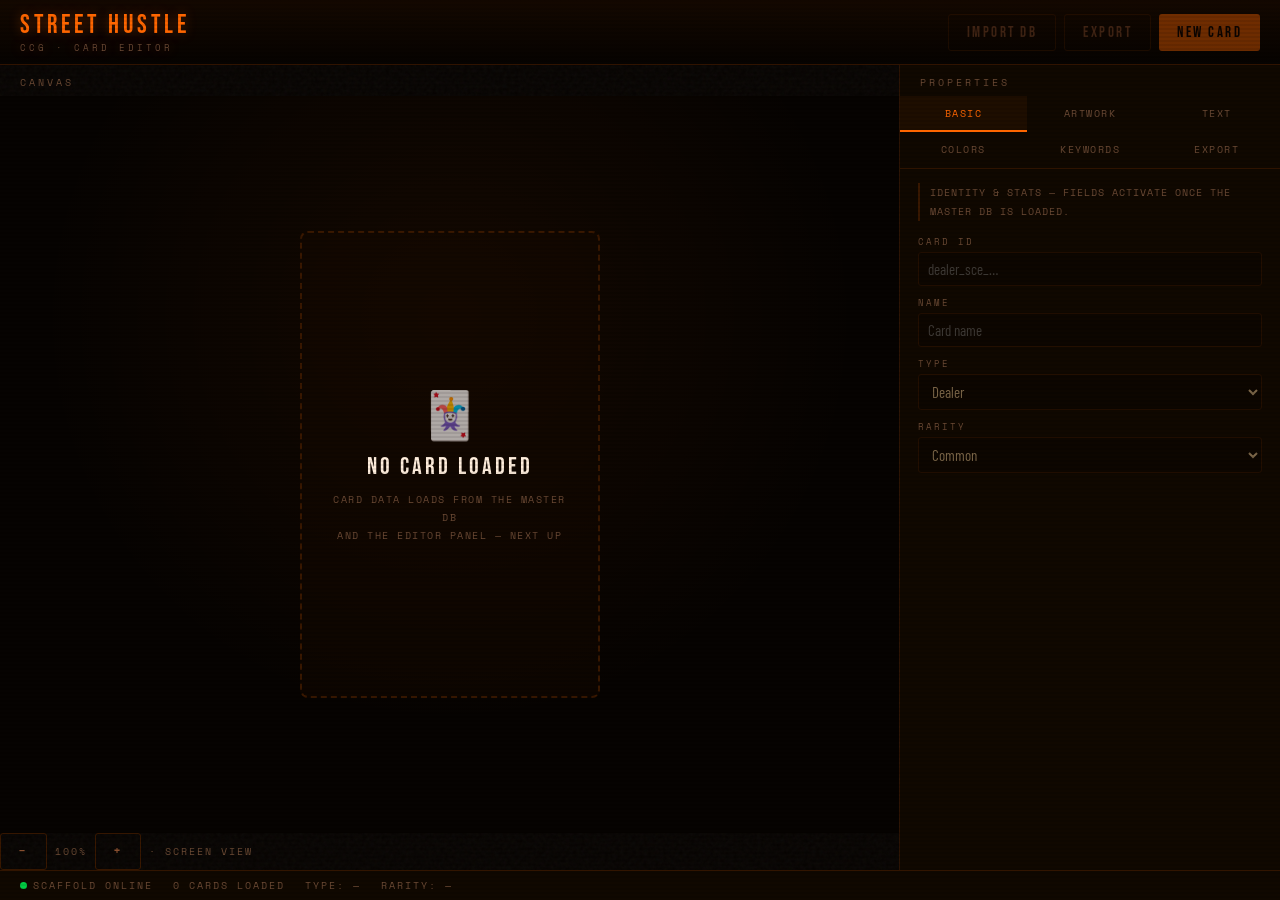
==== app/index.html @ 7d2169c2 "feat: scaffold the card editor shell (#3) Stand up a runnable, build-free scaffold for the card edit" ====
<!DOCTYPE html>
<html lang="en">
<head>
  <meta charset="utf-8">
  <meta name="viewport" content="width=device-width, initial-scale=1">
  <title>Street Hustle CCG — Card Editor</title>

  <link rel="preconnect" href="https://fonts.googleapis.com">
  <link rel="preconnect" href="https://fonts.gstatic.com" crossorigin>
  <link href="https://fonts.googleapis.com/css2?family=Bebas+Neue&family=Barlow+Condensed:ital,wght@0,300;0,400;0,600;0,700;1,300;1,400&family=Space+Mono:ital,wght@0,400;0,700;1,400&display=swap" rel="stylesheet">

  <link rel="stylesheet" href="styles/tokens.css">
  <link rel="stylesheet" href="styles/card.css">
  <link rel="stylesheet" href="styles/editor.css">
</head>
<body>
  <div class="editor-shell">

    <header class="editor-header">
      <div class="brand">
        Street Hustle
        <small>CCG · Card Editor</small>
      </div>
      <div class="header-actions">
        <button class="btn ghost" type="button" disabled>Import DB</button>
        <button class="btn ghost" type="button" disabled>Export</button>
        <button class="btn" type="button" disabled>New Card</button>
      </div>
    </header>

    <div class="editor-body">

      <!-- LEFT: live card canvas ------------------------------------- -->
      <section class="canvas-pane">
        <div class="pane-label">Canvas</div>
        <div class="editor-canvas" id="card-canvas">
          <div class="canvas-stage" id="canvas-stage">

            <!-- Empty-canvas state (issue #3 deliverable) -->
            <div class="canvas-placeholder" id="canvas-placeholder">
              <div class="ph-icon">🃏</div>
              <div class="ph-title">No Card Loaded</div>
              <div class="ph-hint">
                Card data loads from the master DB<br>
                and the editor panel — next up
              </div>
            </div>

          </div>
        </div>
        <div class="canvas-toolbar">
          <button class="btn ghost" type="button" id="zoom-out">−</button>
          <span id="zoom-label">100%</span>
          <button class="btn ghost" type="button" id="zoom-in">+</button>
          <span>·</span>
          <span id="canvas-mode">Screen view</span>
        </div>
      </section>

      <!-- RIGHT: property editor ------------------------------------- -->
      <aside class="property-pane">
        <div class="pane-label">Properties</div>
        <div class="tabs" role="tablist">
          <button class="tab" role="tab" aria-selected="true" data-tab="basic">Basic</button>
          <button class="tab" role="tab" aria-selected="false" data-tab="artwork">Artwork</button>
          <button class="tab" role="tab" aria-selected="false" data-tab="text">Text</button>
          <button class="tab" role="tab" aria-selected="false" data-tab="colors">Colors</button>
          <button class="tab" role="tab" aria-selected="false" data-tab="keywords">Keywords</button>
          <button class="tab" role="tab" aria-selected="false" data-tab="export">Export</button>
        </div>

        <div class="tab-panels">
          <section class="tab-panel" data-panel="basic">
            <p class="panel-note">Identity &amp; stats — fields activate once the master DB is loaded.</p>
            <div class="field-grid">
              <div class="field"><label for="f-id">Card ID</label><input id="f-id" disabled placeholder="dealer_sce_…"></div>
              <div class="field"><label for="f-name">Name</label><input id="f-name" disabled placeholder="Card name"></div>
              <div class="field">
                <label for="f-type">Type</label>
                <select id="f-type" disabled>
                  <option>Dealer</option><option>Stash</option><option>Action</option><option>Borough</option>
                </select>
              </div>
              <div class="field">
                <label for="f-rarity">Rarity</label>
                <select id="f-rarity" disabled>
                  <option>Common</option><option>Uncommon</option><option>Rare</option><option>Legendary</option>
                </select>
              </div>
            </div>
          </section>

          <section class="tab-panel" data-panel="artwork" hidden>
            <p class="panel-note">Drag &amp; drop artwork here — pan/zoom/crop lands with the art uploader.</p>
          </section>

          <section class="tab-panel" data-panel="text" hidden>
            <p class="panel-note">Per-type text fields (name, stats, ability, flavor).</p>
          </section>

          <section class="tab-panel" data-panel="colors" hidden>
            <p class="panel-note">Design tokens above are live on this page — per-card overrides come next.</p>
          </section>

          <section class="tab-panel" data-panel="keywords" hidden>
            <p class="panel-note">Keyword chips from the 22-keyword pool.</p>
          </section>

          <section class="tab-panel" data-panel="export" hidden>
            <p class="panel-note">JSON / HTML print sheet / PNG / PDF export.</p>
          </section>
        </div>
      </aside>
    </div>

    <footer class="editor-status">
      <span><span class="status-dot"></span>Scaffold online</span>
      <span id="status-cards">0 cards loaded</span>
      <span id="status-type">Type: —</span>
      <span id="status-rarity">Rarity: —</span>
    </footer>
  </div>

  <script src="js/app.js"></script>
</body>
</html>
---- app/styles/tokens.css ----
/* Street Hustle CCG - design-system tokens (single source for the editor UI).
 *
 * These are the SAME tokens the print template uses (docs/webpages/cards.html).
 * tests/test_scaffold.py parses both files and fails if they ever drift apart -
 * change the print template first, then re-sync here.
 */
:root {
  /* Core palette */
  --or: #ff6600; /* primary orange */
  --am: #ff9900; /* amber */
  --gd: #ffcc00; /* gold */
  --gr: #00cc44; /* green */
  --bl: #2299ff; /* blue */
  --pu: #bb44ff; /* purple */
  --re: #ff2200; /* red */

  /* Backgrounds */
  --bg: #0a0400;  /* card background */
  --bg2: #150800; /* card band background */
  --bg3: #160a00; /* editor section background */

  /* Text */
  --tx: #ffd9a0;  /* primary text */
  --tx2: #8a5030; /* secondary text */
  --tx3: #ffeedd; /* bright text */

  /* Borders */
  --bdr: #3a1800;

  /* Rarity colours */
  --common: #666;
  --uncommon: #2299ff;
  --rare: #ff6600;
  --legendary: #ffcc00;

  /* Type colours */
  --dealer-color: #ff6600;
  --stash-color: #00cc44;
  --action-color: #2299ff;
  --borough-color: #bb44ff;

  /* Editor chrome */
  --chrome-bg: #060301;
  --panel-bg: #100800;
  --panel-line: rgba(255, 102, 0, 0.14);
  --muted: #6b4a34;

  /* Typography */
  --font-display: "Bebas Neue", sans-serif;
  --font-mono: "Space Mono", monospace;
  --font-body: "Barlow Condensed", sans-serif;

  /* Card geometry */
  --card-w: 2.25in;
  --card-h: 3.5in;
  --card-aspect: 0.643;
  --editor-card-w: 300px;
  --editor-card-h: 467px;
}
---- app/styles/card.css ----
/* Street Hustle CCG - card styles.
 *
 * Verbatim from the print template (docs/webpages/cards.html) so the editor
 * canvas is pixel-identical to what gets printed. Print sizes are kept in
 * inches; the editor scales the same markup with --editor-card-w/h.
 */

.card {
  width: var(--card-w);
  height: var(--card-h);
  background: var(--bg);
  border-radius: 6px;
  overflow: hidden;
  display: flex;
  flex-direction: column;
  position: relative;
  border: 2px solid var(--common);
}

.card.uncommon { border-color: var(--uncommon); }
.card.rare     { border-color: var(--rare); }
.card.legendary {
  border-color: var(--legendary);
  box-shadow: 0 0 12px rgba(255, 204, 0, 0.4);
}

/* -- TOP BAR --------------------------- */
.card-top {
  display: flex;
  justify-content: space-between;
  align-items: center;
  padding: 4px 7px;
  background: var(--bg2);
  border-bottom: 1px solid rgba(255, 255, 255, 0.06);
}

.card-type {
  font-family: var(--font-mono);
  font-size: 6.5px;
  letter-spacing: 2px;
  text-transform: uppercase;
  font-weight: 700;
}

.card-type.dealer  { color: var(--dealer-color); }
.card-type.stash   { color: var(--stash-color); }
.card-type.action  { color: var(--action-color); }
.card-type.borough { color: var(--borough-color); }

.card-cost {
  font-family: var(--font-display);
  font-size: 13px;
  letter-spacing: 1px;
  color: var(--gd);
  display: flex;
  align-items: center;
  gap: 2px;
}

.heat-pip {
  width: 7px;
  height: 7px;
  background: var(--or);
  border-radius: 50%;
  display: inline-block;
}

.heat-pip.free {
  background: transparent;
  border: 1px solid var(--tx2);
}

/* -- ART ------------------------------- */
.card-art {
  flex: 1;
  position: relative;
  overflow: hidden;
  display: flex;
  align-items: center;
  justify-content: center;
  background: var(--bg2);
}

.card-art img {
  width: 100%;
  height: 100%;
  object-fit: cover;
  display: block;
}

.card-art-placeholder {
  width: 100%;
  height: 100%;
  display: flex;
  flex-direction: column;
  align-items: center;
  justify-content: center;
  background: linear-gradient(160deg, #1a0800 0%, #0a0300 60%, #0d0500 100%);
  gap: 6px;
}

.placeholder-icon {
  font-size: 28px;
  opacity: 0.6;
  filter: drop-shadow(0 0 8px rgba(255, 102, 0, 0.5));
}

.placeholder-text {
  font-family: var(--font-mono);
  font-size: 6px;
  letter-spacing: 1.5px;
  color: #3a1800;
  text-transform: uppercase;
  text-align: center;
  padding: 0 8px;
}

/* Type-specific art gradients */
.card.dealer .card-art-placeholder  { background: linear-gradient(160deg, #1a0500 0%, #0a0300 100%); }
.card.stash .card-art-placeholder   { background: linear-gradient(160deg, #001a08 0%, #000a03 100%); }
.card.action .card-art-placeholder  { background: linear-gradient(160deg, #00091a 0%, #000308 100%); }
.card.borough .card-art-placeholder { background: linear-gradient(160deg, #0d001a 0%, #040008 100%); }

/* -- NAME BAND ------------------------- */
.card-name-band {
  padding: 4px 7px 3px;
  background: var(--bg2);
  border-top: 1px solid rgba(255, 255, 255, 0.06);
  border-bottom: 1px solid rgba(255, 255, 255, 0.04);
}

.card-name {
  font-family: var(--font-display);
  font-size: 15px;
  letter-spacing: 1.5px;
  color: var(--tx3);
  line-height: 1;
}

.card-subtitle {
  font-family: var(--font-mono);
  font-size: 6px;
  letter-spacing: 1px;
  color: var(--tx2);
  text-transform: uppercase;
  margin-top: 1px;
}

/* -- STATS BAR ------------------------- */
.card-stats {
  display: flex;
  background: #0d0500;
  border-top: 1px solid var(--bdr);
  border-bottom: 1px solid var(--bdr);
}

.stat {
  flex: 1;
  text-align: center;
  padding: 3px 2px;
  border-right: 1px solid var(--bdr);
}

.stat:last-child { border-right: none; }

.stat-val {
  font-family: var(--font-display);
  font-size: 14px;
  line-height: 1;
  color: var(--tx3);
}

.stat-val.hp    { color: var(--gr); }
.stat-val.atk   { color: var(--or); }
.stat-val.def   { color: var(--bl); }
.stat-val.boost { color: var(--gr); }

.stat-lbl {
  font-family: var(--font-mono);
  font-size: 5.5px;
  letter-spacing: 1px;
  color: var(--tx2);
  text-transform: uppercase;
}

/* -- ABILITY --------------------------- */
.card-body {
  padding: 4px 7px 4px;
  flex: 0 0 auto;
  background: var(--bg);
}

.ability-tag {
  display: inline-block;
  font-family: var(--font-mono);
  font-size: 5.5px;
  letter-spacing: 1px;
  padding: 1px 5px;
  border-radius: 2px;
  margin-bottom: 3px;
  text-transform: uppercase;
  font-weight: 700;
}

.ability-tag.dealer  { background: rgba(255, 102, 0, 0.15);  color: var(--or); border: 1px solid rgba(255, 102, 0, 0.3); }
.ability-tag.stash   { background: rgba(0, 204, 68, 0.15);   color: var(--gr); border: 1px solid rgba(0, 204, 68, 0.3); }
.ability-tag.action  { background: rgba(34, 153, 255, 0.15); color: var(--bl); border: 1px solid rgba(34, 153, 255, 0.3); }
.ability-tag.borough { background: rgba(187, 68, 255, 0.15); color: var(--pu); border: 1px solid rgba(187, 68, 255, 0.3); }

.ability-text {
  font-size: 7.5px;
  font-weight: 300;
  color: var(--tx2);
  line-height: 1.4;
}

.flavor-text {
  font-style: italic;
  font-size: 6.5px;
  color: #4a2010;
  margin-top: 3px;
  line-height: 1.3;
}

/* -- FOOTER ---------------------------- */
.card-footer {
  display: flex;
  justify-content: space-between;
  align-items: center;
  padding: 3px 7px;
  background: var(--bg2);
  border-top: 1px solid var(--bdr);
}

.rarity-label {
  font-family: var(--font-mono);
  font-size: 5.5px;
  letter-spacing: 1.5px;
  text-transform: uppercase;
}

.card.common   .rarity-label { color: var(--common); }
.card.uncommon .rarity-label { color: var(--uncommon); }
.card.rare     .rarity-label { color: var(--rare); }
.card.legendary .rarity-label { color: var(--legendary); }

.set-info {
  font-family: var(--font-mono);
  font-size: 5px;
  letter-spacing: 1px;
  color: #2a1008;
  text-transform: uppercase;
}

/* Legendary accents */
.card.legendary .card-name { color: var(--legendary); }
.card.legendary .card-stats { background: #0d0800; }
.card.legendary .stat-val { color: var(--legendary); }

/* -- EDITOR PREVIEW SCALING -------------------------------------------
 * The markup above is authored at print size (2.25in x 3.5in). The editor
 * canvas re-scales the same card to screen size instead of duplicating it.
 */
.editor-canvas .card {
  width: var(--editor-card-w);
  height: var(--editor-card-h);
  font-size: 4.2px; /* card internals use px; scale text with the card */
  transform-origin: top left;
}

.editor-canvas .card .card-type    { font-size: 11px; letter-spacing: 3px; }
.editor-canvas .card .card-cost    { font-size: 20px; }
.editor-canvas .card .heat-pip     { width: 11px; height: 11px; }
.editor-canvas .card .card-name    { font-size: 24px; letter-spacing: 2px; }
.editor-canvas .card .card-subtitle { font-size: 10px; }
.editor-canvas .card .placeholder-icon { font-size: 56px; }
.editor-canvas .card .placeholder-text { font-size: 10px; letter-spacing: 2px; }
.editor-canvas .card .stat-val     { font-size: 22px; }
.editor-canvas .card .stat-lbl     { font-size: 9px; }
.editor-canvas .card .ability-tag  { font-size: 10px; padding: 2px 8px; }
.editor-canvas .card .ability-text { font-size: 13px; }
.editor-canvas .card .flavor-text  { font-size: 11px; }
.editor-canvas .card .rarity-label { font-size: 10px; letter-spacing: 2px; }
.editor-canvas .card .set-info     { font-size: 9px; }
.editor-canvas .card .card-top,
.editor-canvas .card .card-name-band,
.editor-canvas .card .card-body,
.editor-canvas .card .card-footer   { padding: 8px 12px; }
---- app/styles/editor.css ----
/* Street Hustle CCG - editor chrome.
 * Visual identity from docs/webpages/index.html: dark ground, fractal noise,
 * CRT scanlines, orange display type.
 */

* { box-sizing: border-box; margin: 0; padding: 0; }

html, body { height: 100%; }

body {
  background: var(--chrome-bg);
  color: var(--tx);
  font-family: var(--font-body);
  font-size: 15px;
  overflow: hidden;
  background-image: url("data:image/svg+xml,%3Csvg viewBox='0 0 256 256' xmlns='http://www.w3.org/2000/svg'%3E%3Cfilter id='noise'%3E%3CfeTurbulence type='fractalNoise' baseFrequency='0.9' numOctaves='4' stitchTiles='stitch'/%3E%3C/filter%3E%3Crect width='100%25' height='100%25' filter='url(%23noise)' opacity='0.04'/%3E%3C/svg%3E");
}

/* CRT scanlines */
body::after {
  content: "";
  position: fixed;
  inset: 0;
  background: repeating-linear-gradient(
    0deg,
    transparent,
    transparent 2px,
    rgba(0, 0, 0, 0.08) 2px,
    rgba(0, 0, 0, 0.08) 4px
  );
  pointer-events: none;
  z-index: 9998;
}

/* -- LAYOUT ---------------------------- */
.editor-shell {
  display: grid;
  grid-template-rows: auto 1fr auto;
  height: 100vh;
}

.editor-header {
  display: flex;
  align-items: center;
  gap: 18px;
  padding: 10px 20px;
  border-bottom: 1px solid var(--panel-line);
  background: linear-gradient(180deg, #140800 0%, var(--chrome-bg) 100%);
}

.brand {
  font-family: var(--font-display);
  font-size: 26px;
  letter-spacing: 4px;
  color: var(--or);
  text-shadow: 0 0 12px rgba(255, 102, 0, 0.35);
}

.brand small {
  display: block;
  font-family: var(--font-mono);
  font-size: 9px;
  letter-spacing: 3px;
  color: var(--muted);
  text-transform: uppercase;
}

.header-actions { margin-left: auto; display: flex; gap: 8px; }

.editor-body {
  display: grid;
  grid-template-columns: 1fr 380px;
  min-height: 0;
}

/* -- CANVAS ---------------------------- */
.canvas-pane {
  display: flex;
  flex-direction: column;
  min-width: 0;
  border-right: 1px solid var(--panel-line);
}

.pane-label {
  font-family: var(--font-mono);
  font-size: 10px;
  letter-spacing: 3px;
  text-transform: uppercase;
  color: var(--muted);
  padding: 10px 20px 6px;
}

.editor-canvas {
  flex: 1;
  display: flex;
  align-items: center;
  justify-content: center;
  overflow: auto;
  padding: 24px;
  background:
    radial-gradient(circle at 50% 30%, rgba(255, 102, 0, 0.06) 0%, transparent 60%),
    var(--chrome-bg);
}

.canvas-stage {
  display: flex;
  flex-direction: column;
  align-items: center;
  gap: 14px;
  transform-origin: center center;
}

/* Empty state */
.canvas-placeholder {
  width: var(--editor-card-w);
  height: var(--editor-card-h);
  border: 2px dashed var(--bdr);
  border-radius: 8px;
  display: flex;
  flex-direction: column;
  align-items: center;
  justify-content: center;
  gap: 10px;
  text-align: center;
  padding: 24px;
  background: rgba(21, 8, 0, 0.5);
}

.canvas-placeholder .ph-icon { font-size: 46px; opacity: 0.7; }

.canvas-placeholder .ph-title {
  font-family: var(--font-display);
  font-size: 24px;
  letter-spacing: 3px;
  color: var(--tx3);
}

.canvas-placeholder .ph-hint {
  font-family: var(--font-mono);
  font-size: 10px;
  letter-spacing: 1.5px;
  line-height: 1.8;
  color: var(--muted);
  text-transform: uppercase;
}

.canvas-placeholder[hidden] { display: none; }

.canvas-toolbar {
  display: flex;
  align-items: center;
  gap: 8px;
  font-family: var(--font-mono);
  font-size: 10px;
  letter-spacing: 2px;
  color: var(--muted);
  text-transform: uppercase;
}

/* -- RIGHT PANEL ----------------------- */
.property-pane {
  display: flex;
  flex-direction: column;
  min-height: 0;
  background: var(--panel-bg);
}

.tabs {
  display: flex;
  flex-wrap: wrap;
  border-bottom: 1px solid var(--panel-line);
}

.tab {
  flex: 1 0 33.33%;
  padding: 10px 6px;
  background: transparent;
  border: none;
  border-bottom: 2px solid transparent;
  color: var(--muted);
  font-family: var(--font-mono);
  font-size: 9.5px;
  letter-spacing: 1.5px;
  text-transform: uppercase;
  cursor: pointer;
}

.tab:hover { color: var(--tx); }

.tab[aria-selected="true"] {
  color: var(--or);
  border-bottom-color: var(--or);
  background: rgba(255, 102, 0, 0.06);
}

.tab-panels { flex: 1; overflow: auto; padding: 14px 18px 24px; }

.tab-panel[hidden] { display: none; }

.panel-note {
  font-family: var(--font-mono);
  font-size: 10px;
  line-height: 1.9;
  letter-spacing: 1px;
  color: var(--muted);
  text-transform: uppercase;
  border-left: 2px solid var(--bdr);
  padding-left: 10px;
  margin-bottom: 14px;
}

.field-grid { display: grid; gap: 10px; }

.field label {
  display: block;
  font-family: var(--font-mono);
  font-size: 9px;
  letter-spacing: 2px;
  text-transform: uppercase;
  color: var(--muted);
  margin-bottom: 4px;
}

.field input,
.field select,
.field textarea {
  width: 100%;
  background: #0b0500;
  border: 1px solid var(--bdr);
  border-radius: 3px;
  color: var(--tx);
  font-family: var(--font-body);
  font-size: 15px;
  padding: 7px 9px;
}

.field input:disabled,
.field select:disabled,
.field textarea:disabled { opacity: 0.45; cursor: not-allowed; }

/* -- BUTTONS --------------------------- */
.btn {
  background: var(--or);
  color: #0a0300;
  font-family: var(--font-display);
  font-size: 15px;
  letter-spacing: 2.5px;
  padding: 8px 18px;
  border: none;
  border-radius: 3px;
  cursor: pointer;
  text-transform: uppercase;
}

.btn:hover { background: var(--am); }
.btn:disabled { opacity: 0.4; cursor: not-allowed; }

.btn.ghost {
  background: transparent;
  color: var(--tx2);
  border: 1px solid var(--bdr);
}

.btn.ghost:hover { color: var(--tx); border-color: var(--or); }

/* -- STATUS BAR ------------------------ */
.editor-status {
  display: flex;
  gap: 20px;
  align-items: center;
  padding: 7px 20px;
  border-top: 1px solid var(--panel-line);
  background: var(--panel-bg);
  font-family: var(--font-mono);
  font-size: 10px;
  letter-spacing: 2px;
  text-transform: uppercase;
  color: var(--muted);
}

.status-dot {
  width: 7px;
  height: 7px;
  border-radius: 50%;
  background: var(--gr);
  display: inline-block;
  margin-right: 6px;
}
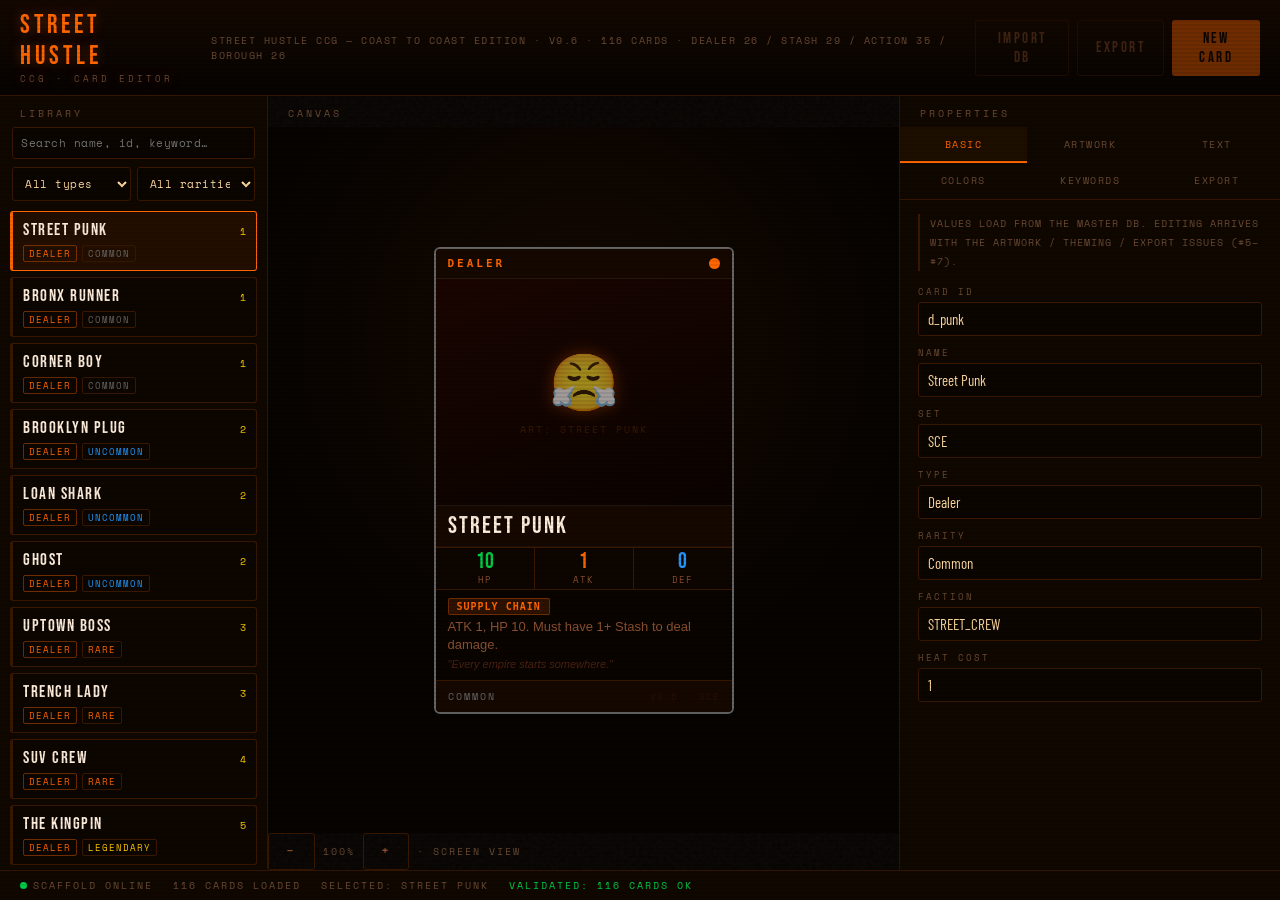
==== commit 8187310a: "feat: load master DB into editor state (#4) Load the canonical card data into the editor, validate i" ====
--- a/app/index.html
+++ b/app/index.html
@@ -21,6 +21,7 @@
         Street Hustle
         <small>CCG · Card Editor</small>
       </div>
+      <div class="db-summary" id="db-summary">Loading master DB…</div>
       <div class="header-actions">
         <button class="btn ghost" type="button" disabled>Import DB</button>
         <button class="btn ghost" type="button" disabled>Export</button>
@@ -28,24 +29,47 @@
       </div>
     </header>
 
+    <div class="validation-banner" id="validation-banner" hidden></div>
+
     <div class="editor-body">
 
-      <!-- LEFT: live card canvas ------------------------------------- -->
+      <!-- LEFT: card library ------------------------------------------ -->
+      <nav class="library-pane">
+        <div class="pane-label">Library</div>
+        <div class="library-controls">
+          <input type="search" id="library-search" placeholder="Search name, id, keyword…" aria-label="Search cards">
+          <div class="library-selects">
+            <select id="filter-type" aria-label="Filter by type">
+              <option value="all">All types</option>
+              <option value="dealer">Dealer</option>
+              <option value="stash">Stash</option>
+              <option value="action">Action</option>
+              <option value="borough">Borough</option>
+            </select>
+            <select id="filter-rarity" aria-label="Filter by rarity">
+              <option value="all">All rarities</option>
+              <option value="common">Common</option>
+              <option value="uncommon">Uncommon</option>
+              <option value="rare">Rare</option>
+              <option value="legendary">Legendary</option>
+            </select>
+          </div>
+        </div>
+        <div class="library-list" id="library-list"></div>
+      </nav>
+
+      <!-- CENTER: live card canvas ------------------------------------ -->
       <section class="canvas-pane">
         <div class="pane-label">Canvas</div>
         <div class="editor-canvas" id="card-canvas">
           <div class="canvas-stage" id="canvas-stage">
+            <div class="canvas-card" id="canvas-card"></div>
 
-            <!-- Empty-canvas state (issue #3 deliverable) -->
-            <div class="canvas-placeholder" id="canvas-placeholder">
+            <div class="canvas-placeholder" id="canvas-placeholder" hidden>
               <div class="ph-icon">🃏</div>
               <div class="ph-title">No Card Loaded</div>
-              <div class="ph-hint">
-                Card data loads from the master DB<br>
-                and the editor panel — next up
-              </div>
+              <div class="ph-hint">Pick a card from the library</div>
             </div>
-
           </div>
         </div>
         <div class="canvas-toolbar">
@@ -57,7 +81,7 @@
         </div>
       </section>
 
-      <!-- RIGHT: property editor ------------------------------------- -->
+      <!-- RIGHT: property editor -------------------------------------- -->
       <aside class="property-pane">
         <div class="pane-label">Properties</div>
         <div class="tabs" role="tablist">
@@ -71,43 +95,41 @@
 
         <div class="tab-panels">
           <section class="tab-panel" data-panel="basic">
-            <p class="panel-note">Identity &amp; stats — fields activate once the master DB is loaded.</p>
+            <p class="panel-note">Values load from the master DB. Editing arrives with the artwork / theming / export issues (#5–#7).</p>
             <div class="field-grid">
-              <div class="field"><label for="f-id">Card ID</label><input id="f-id" disabled placeholder="dealer_sce_…"></div>
-              <div class="field"><label for="f-name">Name</label><input id="f-name" disabled placeholder="Card name"></div>
-              <div class="field">
-                <label for="f-type">Type</label>
-                <select id="f-type" disabled>
-                  <option>Dealer</option><option>Stash</option><option>Action</option><option>Borough</option>
-                </select>
-              </div>
-              <div class="field">
-                <label for="f-rarity">Rarity</label>
-                <select id="f-rarity" disabled>
-                  <option>Common</option><option>Uncommon</option><option>Rare</option><option>Legendary</option>
-                </select>
-              </div>
+              <div class="field"><label for="f-id">Card ID</label><input id="f-id" readonly placeholder="—"></div>
+              <div class="field"><label for="f-name">Name</label><input id="f-name" readonly placeholder="—"></div>
+              <div class="field"><label for="f-set">Set</label><input id="f-set" readonly placeholder="—"></div>
+              <div class="field"><label for="f-type">Type</label><input id="f-type" readonly placeholder="—"></div>
+              <div class="field"><label for="f-rarity">Rarity</label><input id="f-rarity" readonly placeholder="—"></div>
+              <div class="field"><label for="f-faction">Faction</label><input id="f-faction" readonly placeholder="—"></div>
+              <div class="field"><label for="f-cost">Heat cost</label><input id="f-cost" readonly placeholder="—"></div>
             </div>
           </section>
 
           <section class="tab-panel" data-panel="artwork" hidden>
-            <p class="panel-note">Drag &amp; drop artwork here — pan/zoom/crop lands with the art uploader.</p>
+            <p class="panel-note">Drag &amp; drop artwork here — arrives with #5.</p>
           </section>
 
           <section class="tab-panel" data-panel="text" hidden>
-            <p class="panel-note">Per-type text fields (name, stats, ability, flavor).</p>
+            <div class="field-grid">
+              <div class="field"><label for="f-text">Ability text</label><textarea id="f-text" rows="5" readonly></textarea></div>
+              <div class="field"><label for="f-flavor">Flavor text</label><textarea id="f-flavor" rows="3" readonly></textarea></div>
+            </div>
           </section>
 
           <section class="tab-panel" data-panel="colors" hidden>
-            <p class="panel-note">Design tokens above are live on this page — per-card overrides come next.</p>
+            <p class="panel-note">Per-type / per-rarity colour overrides arrive with #6.</p>
           </section>
 
           <section class="tab-panel" data-panel="keywords" hidden>
-            <p class="panel-note">Keyword chips from the 22-keyword pool.</p>
+            <div class="field-grid">
+              <div class="field"><label for="f-keywords">Keywords</label><input id="f-keywords" readonly placeholder="—"></div>
+            </div>
           </section>
 
           <section class="tab-panel" data-panel="export" hidden>
-            <p class="panel-note">JSON / HTML print sheet / PNG / PDF export.</p>
+            <p class="panel-note">JSON / HTML print sheet / PNG / PDF export arrives with #7.</p>
           </section>
         </div>
       </aside>
@@ -116,11 +138,13 @@
     <footer class="editor-status">
       <span><span class="status-dot"></span>Scaffold online</span>
       <span id="status-cards">0 cards loaded</span>
-      <span id="status-type">Type: —</span>
-      <span id="status-rarity">Rarity: —</span>
+      <span id="status-selection">Selected: —</span>
+      <span id="status-validation">Validating…</span>
     </footer>
   </div>
 
+  <script src="js/schema.js"></script>
+  <script src="js/db.js"></script>
   <script src="js/app.js"></script>
 </body>
 </html>
--- a/app/styles/editor.css
+++ b/app/styles/editor.css
@@ -69,9 +69,148 @@
 
 .editor-body {
   display: grid;
-  grid-template-columns: 1fr 380px;
+  grid-template-columns: 268px 1fr 380px;
   min-height: 0;
 }
+
+/* -- LIBRARY --------------------------- */
+.library-pane {
+  display: flex;
+  flex-direction: column;
+  min-height: 0;
+  border-right: 1px solid var(--panel-line);
+  background: var(--panel-bg);
+}
+
+.library-controls { padding: 0 12px 10px; display: grid; gap: 8px; }
+
+.library-controls input[type="search"],
+.library-selects select {
+  width: 100%;
+  background: #0b0500;
+  border: 1px solid var(--bdr);
+  border-radius: 3px;
+  color: var(--tx);
+  font-family: var(--font-mono);
+  font-size: 10.5px;
+  letter-spacing: 0.5px;
+  padding: 7px 8px;
+}
+
+.library-selects { display: grid; grid-template-columns: 1fr 1fr; gap: 6px; }
+
+.library-list {
+  flex: 1;
+  overflow: auto;
+  padding: 0 10px 14px;
+  display: grid;
+  gap: 6px;
+  align-content: start;
+}
+
+.library-item {
+  text-align: left;
+  background: #0d0600;
+  border: 1px solid var(--bdr);
+  border-left: 3px solid var(--bdr);
+  border-radius: 3px;
+  padding: 8px 10px;
+  cursor: pointer;
+  color: var(--tx);
+  font-family: var(--font-body);
+}
+
+.library-item:hover { border-color: var(--or); }
+
+.library-item[aria-pressed="true"] {
+  border-color: var(--or);
+  border-left-color: var(--or);
+  background: rgba(255, 102, 0, 0.08);
+}
+
+.library-item-head { display: flex; align-items: baseline; gap: 8px; }
+
+.library-item-name {
+  font-family: var(--font-display);
+  font-size: 17px;
+  letter-spacing: 1.5px;
+  color: var(--tx3);
+  flex: 1;
+  overflow: hidden;
+  text-overflow: ellipsis;
+  white-space: nowrap;
+}
+
+.library-item-cost {
+  font-family: var(--font-mono);
+  font-size: 10px;
+  color: var(--gd);
+}
+
+.library-item-meta { display: flex; gap: 5px; margin-top: 5px; }
+
+.chip {
+  font-family: var(--font-mono);
+  font-size: 8.5px;
+  letter-spacing: 1px;
+  text-transform: uppercase;
+  padding: 1px 5px;
+  border-radius: 2px;
+  border: 1px solid var(--bdr);
+  color: var(--tx2);
+}
+
+.chip-dealer  { color: var(--dealer-color);  border-color: rgba(255, 102, 0, 0.4); }
+.chip-stash   { color: var(--stash-color);   border-color: rgba(0, 204, 68, 0.4); }
+.chip-action  { color: var(--action-color);  border-color: rgba(34, 153, 255, 0.4); }
+.chip-borough { color: var(--borough-color); border-color: rgba(187, 68, 255, 0.4); }
+
+.chip-rarity-common    { color: var(--common); }
+.chip-rarity-uncommon  { color: var(--uncommon); }
+.chip-rarity-rare      { color: var(--rare); }
+.chip-rarity-legendary { color: var(--legendary); }
+
+.library-empty {
+  font-family: var(--font-mono);
+  font-size: 10px;
+  letter-spacing: 1px;
+  text-transform: uppercase;
+  color: var(--muted);
+  padding: 14px 6px;
+}
+
+/* -- DB SUMMARY / BANNER --------------- */
+.db-summary {
+  font-family: var(--font-mono);
+  font-size: 10px;
+  letter-spacing: 1.5px;
+  text-transform: uppercase;
+  color: var(--muted);
+  margin-left: 18px;
+}
+
+.validation-banner {
+  background: rgba(255, 34, 0, 0.12);
+  border-bottom: 1px solid rgba(255, 34, 0, 0.45);
+  color: var(--tx3);
+  font-family: var(--font-mono);
+  font-size: 10.5px;
+  letter-spacing: 0.6px;
+  padding: 10px 20px;
+  max-height: 30vh;
+  overflow: auto;
+}
+
+.validation-banner[hidden] { display: none; }
+
+.banner-title { color: var(--re); text-transform: uppercase; letter-spacing: 2px; margin-bottom: 4px; }
+
+.validation-banner ul { margin: 0; padding-left: 18px; }
+
+.banner-more { color: var(--muted); margin-top: 4px; }
+
+.status-good { color: var(--gr); }
+.status-bad  { color: var(--re); }
 
 /* -- CANVAS ---------------------------- */
 .canvas-pane {
